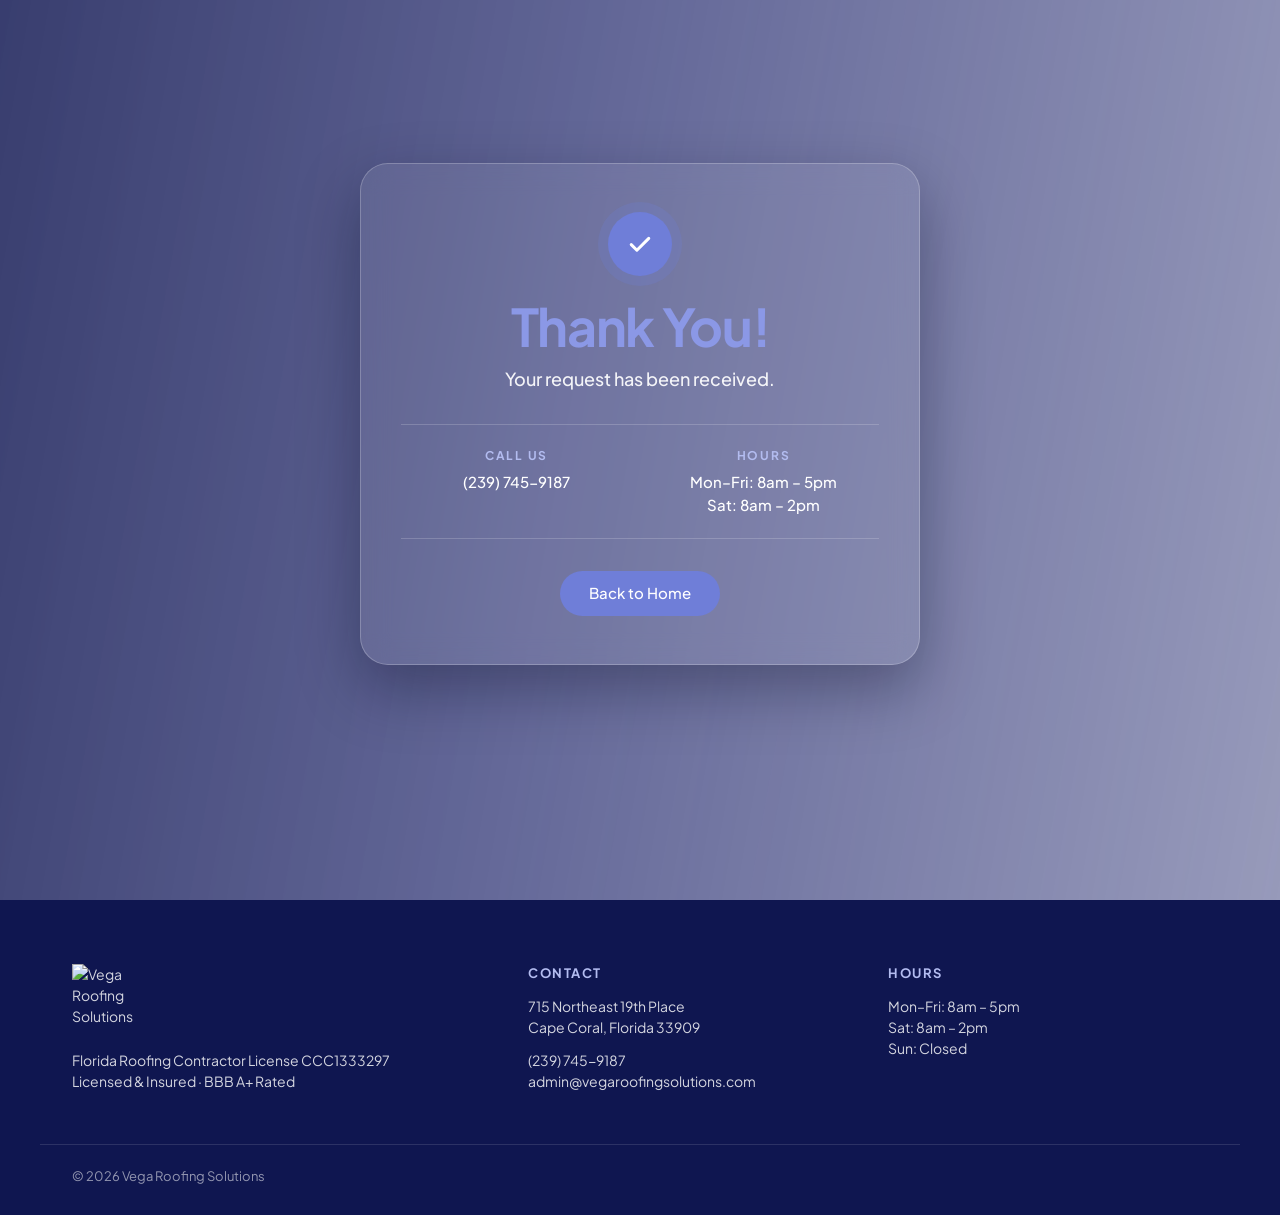
==== thank-you.html @ e5f1f01b "Add files via upload" ====
<!DOCTYPE html>
<html lang="en">
<head>
  <meta charset="UTF-8">
  <meta name="viewport" content="width=device-width, initial-scale=1.0">
  <title>Thank You | Vega Roofing Solutions</title>
  <meta name="robots" content="noindex">
  <meta name="description" content="Replacements, repairs, and inspections across Southwest Florida. Licensed & insured, BBB A+ rated, family-owned.">
  <link rel="icon" type="image/png" href="images/logo.png">
  <link rel="preconnect" href="https://fonts.googleapis.com">
  <link rel="preconnect" href="https://fonts.gstatic.com" crossorigin>
  <link href="https://fonts.googleapis.com/css2?family=Plus+Jakarta+Sans:wght@400;500;600;700;800&display=swap" rel="stylesheet">
  <link rel="stylesheet" href="styles.css">
</head>
<body>

  <!-- ============ THANK YOU ============ -->
  <header class="hero hero--thanks">
    <div class="hero__bg" aria-hidden="true"></div>

    <div class="thanks container">
      <div class="thanks__card">
        <div class="thanks__icon" aria-hidden="true">
          <svg viewBox="0 0 24 24" width="30" height="30" fill="none" stroke="currentColor" stroke-width="2.4" stroke-linecap="round" stroke-linejoin="round"><path d="M5 12.5l4.5 4.5L19 7.5"/></svg>
        </div>
        <h1 class="thanks__title"><span class="hero__title-accent">Thank You!</span></h1>
        <p class="thanks__text">Your request has been received.</p>

        <div class="thanks__info">
          <div>
            <h2>Call Us</h2>
            <p>(239) 745-9187</p>
          </div>
          <div>
            <h2>Hours</h2>
            <p>Mon&ndash;Fri: 8am &ndash; 5pm<br>Sat: 8am &ndash; 2pm</p>
          </div>
        </div>

        <a href="index.html" class="btn btn--primary">Back to Home</a>
      </div>
    </div>
  </header>

  <!-- ============ FOOTER ============ -->
  <footer class="footer">
    <div class="container footer__inner">
      <div class="footer__brand">
        <img src="images/logo.png" alt="Vega Roofing Solutions" width="72" height="72">
        <p>Florida Roofing Contractor License CCC1333297<br>Licensed &amp; Insured &middot; BBB A+ Rated</p>
      </div>
      <div class="footer__col">
        <h3>Contact</h3>
        <p>715 Northeast 19th Place<br>Cape Coral, Florida 33909</p>
        <p>(239) 745-9187<br>admin@vegaroofingsolutions.com</p>
      </div>
      <div class="footer__col">
        <h3>Hours</h3>
        <p>Mon&ndash;Fri: 8am &ndash; 5pm<br>Sat: 8am &ndash; 2pm<br>Sun: Closed</p>
      </div>
    </div>
    <div class="container footer__bottom">
      <p>&copy; <span id="year">2026</span> Vega Roofing Solutions</p>
    </div>
  </footer>

  <script>document.getElementById('year').textContent = new Date().getFullYear();</script>
</body>
</html>
---- styles.css ----
/* =========================================================
   Vega Roofing Solutions — Landing Page
   ========================================================= */

:root {
  --navy: #1a2470;
  --navy-deep: #0f1650;
  --blue: #5566d4;
  --periwinkle: #8b98e6;
  --periwinkle-soft: #b3bcf0;
  --ink: #14172b;
  --muted: #5d6178;
  --line: #e4e6f0;
  --bg: #ffffff;
  --bg-soft: #f6f7fb;
  --radius: 22px;
  --ease: cubic-bezier(.22, .61, .36, 1);
  --font: "Plus Jakarta Sans", system-ui, -apple-system, "Segoe UI", sans-serif;
}

*,
*::before,
*::after { box-sizing: border-box; }

html { scroll-behavior: smooth; }

body {
  margin: 0;
  font-family: var(--font);
  color: var(--ink);
  background: var(--bg);
  -webkit-font-smoothing: antialiased;
  line-height: 1.5;
}

img { display: block; max-width: 100%; }
ul { list-style: none; margin: 0; padding: 0; }
a { color: inherit; text-decoration: none; }

.container {
  width: 100%;
  max-width: 1200px;
  margin: 0 auto;
  padding: 0 32px;
}

/* =========================================================
   MOVING BANNER
   ========================================================= */
.ticker {
  background: var(--navy);
  color: #fff;
  overflow: hidden;
  white-space: nowrap;
  position: relative;
  z-index: 5;
}

.ticker__track {
  display: flex;
  width: max-content;
  animation: ticker 38s linear infinite;
}

.ticker:hover .ticker__track { animation-play-state: paused; }

.ticker__group {
  display: flex;
  flex-shrink: 0;
}

.ticker__group li {
  display: flex;
  align-items: center;
  padding: 11px 0;
  font-size: 13px;
  font-weight: 600;
  letter-spacing: .01em;
}

.ticker__group li::after {
  content: "•";
  margin: 0 32px;
  opacity: .7;
}

@keyframes ticker {
  from { transform: translateX(0); }
  to   { transform: translateX(-50%); }
}

@media (prefers-reduced-motion: reduce) {
  .ticker__track { animation-duration: 120s; }
}

/* =========================================================
   HERO
   ========================================================= */
.hero {
  position: relative;
  color: #fff;
  overflow: hidden;
  padding-bottom: 72px;
}

.hero__bg {
  position: absolute;
  inset: -40px;
  background: url("images/hero-tile-home.jpg") center / cover no-repeat;
  filter: blur(14px) saturate(1.05);
  transform: scale(1.08);
  z-index: 0;
}

.hero__bg::after {
  content: "";
  position: absolute;
  inset: 0;
  background:
    linear-gradient(100deg, rgba(20, 26, 80, .88) 0%, rgba(40, 46, 110, .72) 45%, rgba(40, 46, 110, .45) 100%);
}

/* ---------- Navigation ---------- */
.nav {
  position: relative;
  z-index: 3;
  width: calc(100% - 64px);
  max-width: 1136px;
  margin: 18px auto 0;
  display: flex;
  align-items: stretch;
  background: rgba(236, 238, 246, .88);
  backdrop-filter: blur(10px);
  -webkit-backdrop-filter: blur(10px);
  color: var(--ink);
  box-shadow: 0 10px 30px rgba(10, 14, 50, .18);
}

.nav__logo {
  display: flex;
  align-items: center;
  padding: 4px 22px;
}

.nav__logo img {
  width: 58px;
  height: 58px;
  object-fit: contain;
  transition: transform .35s var(--ease);
}

.nav__logo:hover img { transform: scale(1.06); }

.nav__menu {
  display: flex;
  flex: 1;
}

.nav__menu li {
  flex: 1;
  display: flex;
  position: relative;
}

.nav__menu li + li::before {
  content: "";
  position: absolute;
  left: 0;
  top: 22%;
  bottom: 22%;
  width: 1px;
  background: rgba(20, 23, 43, .14);
}

.nav__item {
  position: relative;
  flex: 1;
  display: flex;
  align-items: center;
  justify-content: center;
  font-size: 15px;
  font-weight: 500;
  color: #3f4460;
  cursor: default;
  transition: color .25s var(--ease), background-color .25s var(--ease);
}

a.nav__item { cursor: pointer; }

.nav__item.is-active {
  color: var(--ink);
  font-weight: 700;
}

/* Hover animation: text colour + sliding underline */
.nav__item::after {
  content: "";
  position: absolute;
  left: 50%;
  bottom: 14px;
  width: 0;
  height: 2px;
  border-radius: 2px;
  background: var(--blue);
  transform: translateX(-50%);
  transition: width .3s var(--ease);
}

.nav__item:hover {
  color: var(--blue);
  background-color: rgba(255, 255, 255, .45);
}

.nav__item:hover::after,
.nav__item.is-active::after { width: 28px; }

.nav__cta {
  display: flex;
  align-items: center;
  padding: 0 24px;
  background: #6f7ed8;
  color: #fff;
  font-size: 15px;
  font-weight: 600;
  cursor: default;
  transition: background-color .3s var(--ease), letter-spacing .3s var(--ease);
}

.nav__cta:hover {
  background: var(--navy);
  letter-spacing: .01em;
}

/* ---------- Hero layout ---------- */
.hero__inner {
  position: relative;
  z-index: 2;
  display: grid;
  grid-template-columns: 1.2fr .8fr;
  gap: 56px;
  align-items: start;
  padding-top: 56px;
}

.hero__title {
  margin: 0 0 22px;
  font-size: clamp(36px, 4.4vw, 56px);
  white-space: nowrap;
  line-height: 1.06;
  font-weight: 700;
  letter-spacing: -.025em;
}

.hero__title-accent {
  display: block;
  color: var(--periwinkle);
}

.hero__sub {
  max-width: 440px;
  margin: 0 0 28px;
  font-size: 17px;
  font-weight: 500;
  color: rgba(255, 255, 255, .92);
}

/* ---------- Buttons (hover animation per design) ---------- */
.hero__buttons {
  display: flex;
  flex-wrap: wrap;
  gap: 18px;
}

.btn {
  display: inline-flex;
  align-items: center;
  justify-content: center;
  min-width: 118px;
  padding: 7px 22px;
  border-radius: 999px;
  font-size: 15px;
  font-weight: 500;
  cursor: default;
  user-select: none;
  transition:
    background-color .3s var(--ease),
    color .3s var(--ease),
    border-color .3s var(--ease),
    transform .3s var(--ease),
    box-shadow .3s var(--ease);
}

.btn--light {
  background: #c9ccd8;
  color: #2c3150;
  border: 1.5px solid transparent;
}

.btn--light:hover {
  background: #6f7ed8;
  color: #fff;
  transform: translateY(-2px);
  box-shadow: 0 10px 24px rgba(111, 126, 216, .4);
}

.btn--outline {
  background: transparent;
  color: #fff;
  border: 1.5px solid #fff;
}

.btn--outline:hover {
  background: var(--navy-deep);
  border-color: #fff;
  transform: translateY(-2px);
  box-shadow: 0 10px 24px rgba(10, 14, 50, .45);
}

/* ---------- Featured work (before / after) ---------- */
.featured {
  margin: 40px 0 0;
  max-width: 470px;
}

.featured__label {
  margin-bottom: 10px;
  font-size: 12px;
  font-weight: 700;
  letter-spacing: .14em;
  text-transform: uppercase;
  color: var(--periwinkle-soft);
}

.compare {
  position: relative;
  aspect-ratio: 16 / 10;
  border-radius: var(--radius);
  overflow: hidden;
  box-shadow: 0 20px 44px rgba(5, 8, 35, .38);
  border: 1px solid rgba(255, 255, 255, .25);
  user-select: none;
}

.compare__img {
  position: absolute;
  inset: 0;
  width: 100%;
  height: 100%;
  object-fit: cover;
  object-position: center 40%;
}

.compare__before .compare__img { object-position: center 75%; }

.compare__before {
  position: absolute;
  inset: 0;
  clip-path: inset(0 calc(100% - var(--pos)) 0 0);
}

.compare__tag {
  position: absolute;
  top: 14px;
  z-index: 2;
  padding: 4px 12px;
  border-radius: 999px;
  font-size: 12px;
  font-weight: 700;
  background: rgba(15, 22, 80, .75);
  color: #fff;
  backdrop-filter: blur(4px);
  pointer-events: none;
}

.compare__tag--before { left: 14px; }
.compare__tag--after  { right: 14px; background: rgba(111, 126, 216, .9); }

.compare__handle {
  position: absolute;
  top: 0;
  bottom: 0;
  left: var(--pos);
  width: 2px;
  background: #fff;
  transform: translateX(-50%);
  z-index: 2;
  pointer-events: none;
}

.compare__handle span {
  position: absolute;
  top: 50%;
  left: 50%;
  width: 38px;
  height: 38px;
  border-radius: 50%;
  background: #fff;
  transform: translate(-50%, -50%);
  box-shadow: 0 4px 14px rgba(0, 0, 0, .3);
}

.compare__handle span::before,
.compare__handle span::after {
  content: "";
  position: absolute;
  top: 50%;
  width: 0;
  height: 0;
  border: 6px solid transparent;
  transform: translateY(-50%);
}

.compare__handle span::before { left: 5px;  border-right-color: var(--navy); }
.compare__handle span::after  { right: 5px; border-left-color: var(--navy); }

.compare__range {
  position: absolute;
  inset: 0;
  width: 100%;
  height: 100%;
  margin: 0;
  opacity: 0;
  cursor: ew-resize;
  z-index: 3;
}

.compare .compare__img { transition: opacity .22s var(--ease); }
.compare.is-switching .compare__img { opacity: 0; }

.featured__dots {
  display: flex;
  gap: 8px;
  margin-top: 14px;
}

.featured__dot {
  width: 8px;
  height: 8px;
  padding: 0;
  border: 0;
  border-radius: 999px;
  background: rgba(255, 255, 255, .4);
  cursor: pointer;
  transition: width .3s var(--ease), background-color .3s var(--ease);
}

.featured__dot:hover { background: rgba(255, 255, 255, .75); }
.featured__dot.is-active { width: 26px; background: var(--periwinkle); }

/* ---------- Form card ---------- */
.hero__form {
  background: #fff;
  border-radius: 14px;
  padding: 6px;
  box-shadow: 0 24px 60px rgba(5, 8, 35, .35);
  position: sticky;
  top: 24px;
}

/* Keeps the long GHL form compact: the card is capped and the form scrolls inside it */
.hero__form-scroll {
  max-height: 660px;
  overflow-y: auto;
  overscroll-behavior: contain;
  border-radius: 10px;
  scrollbar-width: thin;
  scrollbar-color: var(--periwinkle) transparent;
}

.hero__form-scroll::-webkit-scrollbar { width: 6px; }
.hero__form-scroll::-webkit-scrollbar-thumb { background: var(--periwinkle); border-radius: 6px; }

.hero__form iframe {
  display: block;
  min-height: 1094px;
}

@media (max-width: 1024px) {
  .hero__form { position: static; }
  .hero__form-scroll { max-height: none; overflow: visible; }
}

/* =========================================================
   THANK YOU PAGE
   ========================================================= */
.hero--thanks {
  min-height: 100vh;
  display: flex;
  flex-direction: column;
}

.thanks {
  position: relative;
  z-index: 2;
  flex: 1;
  display: flex;
  align-items: center;
  justify-content: center;
  padding-top: 48px;
  padding-bottom: 48px;
}

.thanks__card {
  width: 100%;
  max-width: 560px;
  padding: 48px 40px;
  text-align: center;
  background: rgba(255, 255, 255, .08);
  border: 1px solid rgba(255, 255, 255, .22);
  border-radius: 28px;
  backdrop-filter: blur(14px);
  -webkit-backdrop-filter: blur(14px);
  box-shadow: 0 24px 60px rgba(5, 8, 35, .35);
  animation: rise .7s var(--ease) both;
}

.thanks__icon {
  width: 64px;
  height: 64px;
  margin: 0 auto 22px;
  display: grid;
  place-items: center;
  border-radius: 50%;
  background: #6f7ed8;
  color: #fff;
  box-shadow: 0 0 0 10px rgba(111, 126, 216, .22);
  animation: pop .6s .25s var(--ease) both;
}

.thanks__title {
  margin: 0 0 10px;
  font-size: clamp(36px, 5vw, 52px);
  font-weight: 700;
  letter-spacing: -.025em;
  line-height: 1.1;
}

.thanks__text {
  margin: 0 0 32px;
  font-size: 18px;
  font-weight: 500;
  color: rgba(255, 255, 255, .92);
}

.thanks__info {
  display: grid;
  grid-template-columns: 1fr 1fr;
  gap: 16px;
  margin-bottom: 32px;
  padding: 22px 0;
  border-top: 1px solid rgba(255, 255, 255, .18);
  border-bottom: 1px solid rgba(255, 255, 255, .18);
}

.thanks__info h2 {
  margin: 0 0 6px;
  font-size: 12px;
  font-weight: 700;
  letter-spacing: .14em;
  text-transform: uppercase;
  color: var(--periwinkle-soft);
}

.thanks__info p {
  margin: 0;
  font-size: 15px;
  font-weight: 500;
}

.btn--primary {
  padding: 10px 28px;
  background: #6f7ed8;
  color: #fff;
  border: 1.5px solid transparent;
  cursor: pointer;
}

.btn--primary:hover {
  background: var(--navy-deep);
  border-color: #fff;
  transform: translateY(-2px);
  box-shadow: 0 10px 24px rgba(10, 14, 50, .45);
}

@keyframes rise {
  from { opacity: 0; transform: translateY(18px); }
  to   { opacity: 1; transform: none; }
}

@keyframes pop {
  from { opacity: 0; transform: scale(.6); }
  to   { opacity: 1; transform: scale(1); }
}

@media (max-width: 760px) {
  .thanks__card { padding: 36px 22px; }
  .thanks__info { grid-template-columns: 1fr; }
}

/* =========================================================
   SECTIONS
   ========================================================= */
.section { padding: 88px 0; }

.section__title {
  margin: 0 0 36px;
  font-size: clamp(32px, 4vw, 46px);
  font-weight: 700;
  letter-spacing: -.02em;
  line-height: 1.1;
  color: var(--blue);
}

.section__title .light { color: var(--periwinkle-soft); }

/* ---------- Recent work ---------- */
.work__grid {
  display: grid;
  grid-template-columns: repeat(3, 1fr);
  gap: 24px;
}

.work__card {
  margin: 0;
  border-radius: var(--radius);
  overflow: hidden;
  aspect-ratio: 6 / 5;
  background: var(--bg-soft);
  box-shadow: 0 6px 20px rgba(20, 23, 43, .08);
  transition: transform .4s var(--ease), box-shadow .4s var(--ease);
}

.work__card img {
  width: 100%;
  height: 100%;
  object-fit: cover;
  transition: transform .7s var(--ease);
}

.work__card:hover {
  transform: translateY(-4px);
  box-shadow: 0 18px 40px rgba(20, 23, 43, .16);
}

.work__card:hover img { transform: scale(1.05); }

/* ---------- Reviews ---------- */
.reviews { background: var(--bg-soft); }

.reviews__grid {
  display: grid;
  grid-template-columns: repeat(3, 1fr);
  gap: 24px;
}

.review {
  margin: 0;
  padding: 32px 30px;
  background: #fff;
  border: 1px solid var(--line);
  border-radius: var(--radius);
  transition: transform .35s var(--ease), box-shadow .35s var(--ease), border-color .35s var(--ease);
}

.review:hover {
  transform: translateY(-3px);
  border-color: var(--periwinkle-soft);
  box-shadow: 0 14px 34px rgba(85, 102, 212, .12);
}

.review p {
  margin: 0;
  font-size: 18px;
  font-weight: 500;
  line-height: 1.55;
  color: var(--ink);
}

/* =========================================================
   FOOTER
   ========================================================= */
.footer {
  background: var(--navy-deep);
  color: rgba(255, 255, 255, .82);
  padding: 64px 0 28px;
  font-size: 14px;
}

.footer__inner {
  display: grid;
  grid-template-columns: 1.3fr 1fr 1fr;
  gap: 40px;
}

.footer__brand img {
  width: 72px;
  height: 72px;
  margin-bottom: 14px;
}

.footer h3 {
  margin: 0 0 12px;
  font-size: 13px;
  font-weight: 700;
  letter-spacing: .12em;
  text-transform: uppercase;
  color: var(--periwinkle-soft);
}

.footer p { margin: 0 0 12px; }

.footer__bottom {
  margin-top: 40px;
  padding-top: 22px;
  border-top: 1px solid rgba(255, 255, 255, .12);
  font-size: 13px;
  color: rgba(255, 255, 255, .55);
}

.footer__bottom p { margin: 0; }

/* =========================================================
   RESPONSIVE
   ========================================================= */
@media (max-width: 1024px) {
  .nav { width: calc(100% - 64px); }
  .hero__inner { grid-template-columns: 1fr; gap: 40px; }
  .featured { max-width: 100%; }
  .hero__form { max-width: 620px; }
}

@media (max-width: 760px) {
  .container { padding: 0 16px; }

  .nav {
    width: calc(100% - 32px);
    margin: 12px auto 0;
    flex-wrap: wrap;
  }
  .nav__logo { padding: 4px 12px; }
  .nav__logo img { width: 46px; height: 46px; }
  .nav__cta { margin-left: auto; padding: 0 16px; font-size: 14px; }
  .nav__menu {
    order: 3;
    flex-basis: 100%;
    border-top: 1px solid rgba(20, 23, 43, .1);
  }
  .nav__item { padding: 12px 0; font-size: 14px; }
  .nav__item::after { bottom: 6px; }

  .hero { padding-bottom: 48px; }
  .hero__inner { padding-top: 36px; }
  .hero__sub { font-size: 16px; }
  .hero__title { white-space: normal; }

  .section { padding: 64px 0; }
  .work__grid,
  .reviews__grid { grid-template-columns: 1fr; gap: 16px; }
  .work__grid { grid-template-columns: repeat(2, 1fr); gap: 12px; }
  .work__card { border-radius: 16px; }

  .footer__inner { grid-template-columns: 1fr; gap: 28px; }
}
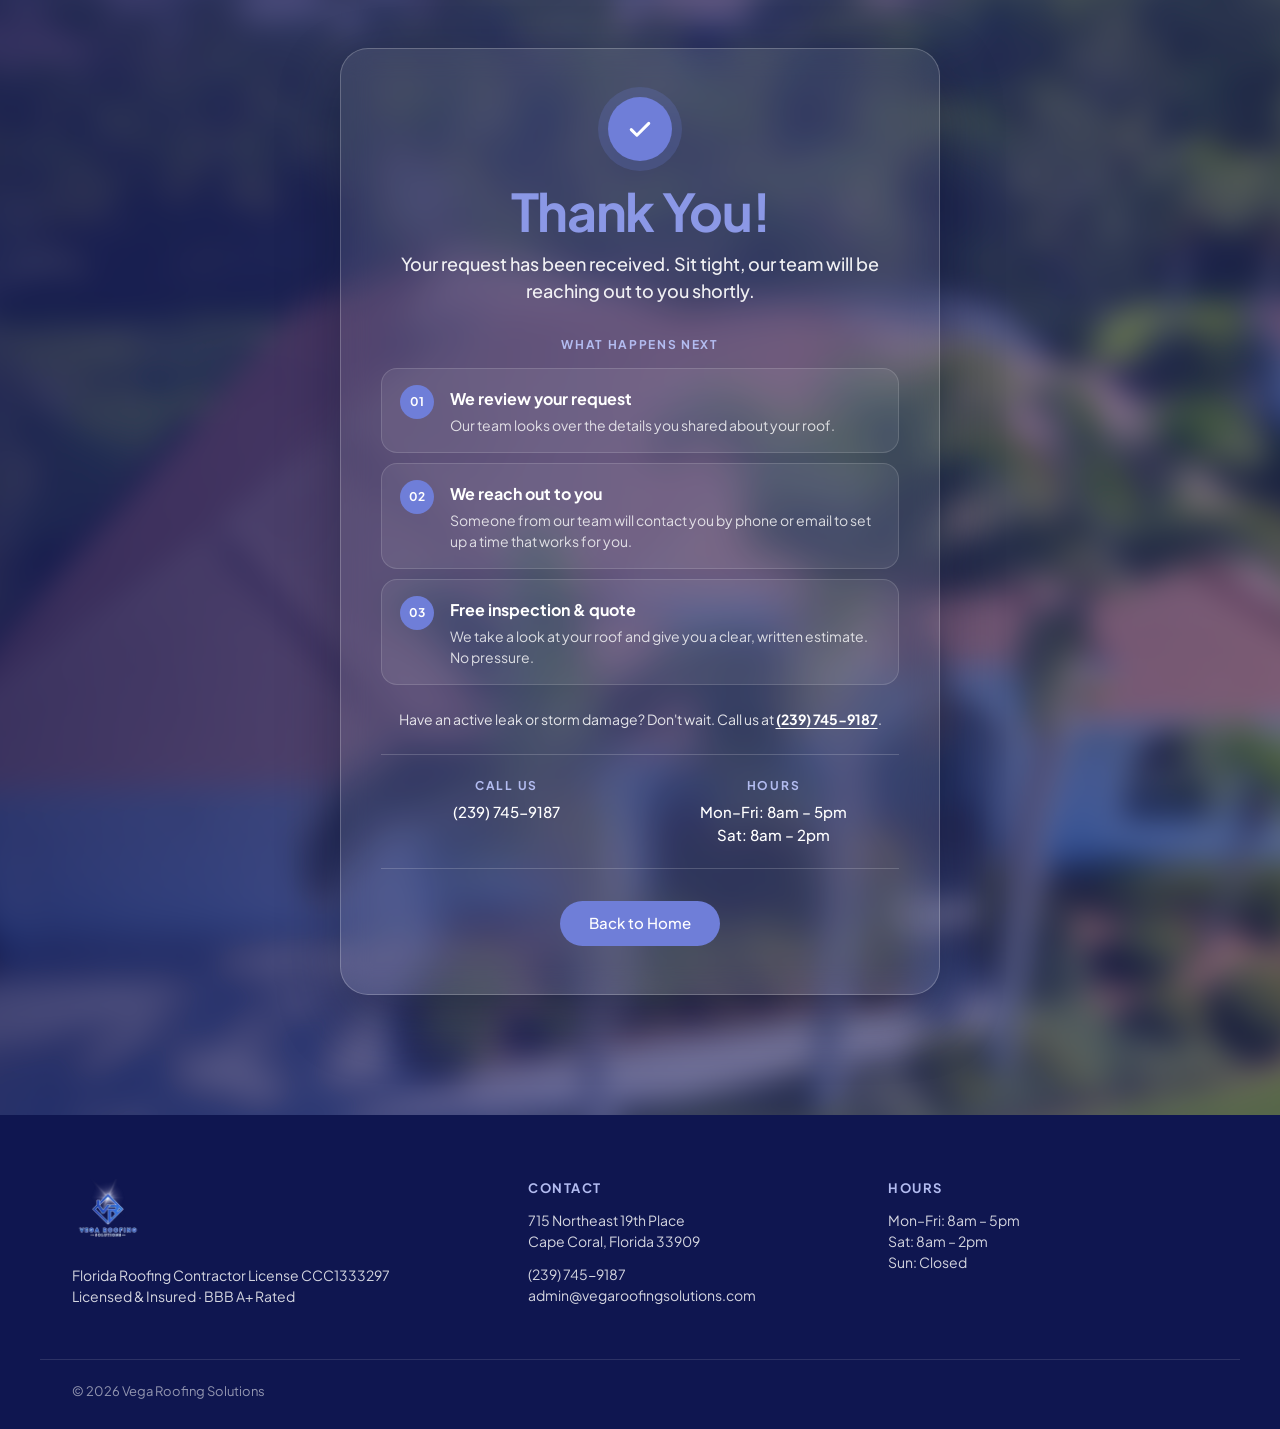
==== commit d01d2f42: "Add files via upload" ====
--- a/thank-you.html
+++ b/thank-you.html
@@ -24,7 +24,36 @@
           <svg viewBox="0 0 24 24" width="30" height="30" fill="none" stroke="currentColor" stroke-width="2.4" stroke-linecap="round" stroke-linejoin="round"><path d="M5 12.5l4.5 4.5L19 7.5"/></svg>
         </div>
         <h1 class="thanks__title"><span class="hero__title-accent">Thank You!</span></h1>
-        <p class="thanks__text">Your request has been received.</p>
+        <p class="thanks__text">Your request has been received. Sit tight, our team will be reaching out to you shortly.</p>
+
+        <div class="thanks__steps">
+          <h2 class="thanks__steps-title">What happens next</h2>
+          <ol>
+            <li>
+              <span class="thanks__step-num">01</span>
+              <div>
+                <h3>We review your request</h3>
+                <p>Our team looks over the details you shared about your roof.</p>
+              </div>
+            </li>
+            <li>
+              <span class="thanks__step-num">02</span>
+              <div>
+                <h3>We reach out to you</h3>
+                <p>Someone from our team will contact you by phone or email to set up a time that works for you.</p>
+              </div>
+            </li>
+            <li>
+              <span class="thanks__step-num">03</span>
+              <div>
+                <h3>Free inspection &amp; quote</h3>
+                <p>We take a look at your roof and give you a clear, written estimate. No pressure.</p>
+              </div>
+            </li>
+          </ol>
+        </div>
+
+        <p class="thanks__urgent">Have an active leak or storm damage? Don't wait. Call us at <a href="tel:+12397459187">(239) 745-9187</a>.</p>
 
         <div class="thanks__info">
           <div>
--- a/styles.css
+++ b/styles.css
@@ -181,7 +181,7 @@
   font-size: 15px;
   font-weight: 500;
   color: #3f4460;
-  cursor: default;
+  cursor: pointer;
   transition: color .25s var(--ease), background-color .25s var(--ease);
 }
 
@@ -222,7 +222,7 @@
   color: #fff;
   font-size: 15px;
   font-weight: 600;
-  cursor: default;
+  cursor: pointer;
   transition: background-color .3s var(--ease), letter-spacing .3s var(--ease);
 }
 
@@ -280,7 +280,7 @@
   border-radius: 999px;
   font-size: 15px;
   font-weight: 500;
-  cursor: default;
+  cursor: pointer;
   user-select: none;
   transition:
     background-color .3s var(--ease),
@@ -502,7 +502,7 @@
 
 .thanks__card {
   width: 100%;
-  max-width: 560px;
+  max-width: 600px;
   padding: 48px 40px;
   text-align: center;
   background: rgba(255, 255, 255, .08);
@@ -542,6 +542,86 @@
   color: rgba(255, 255, 255, .92);
 }
 
+.thanks__steps {
+  margin: 0 0 24px;
+  text-align: left;
+}
+
+.thanks__steps-title {
+  margin: 0 0 14px;
+  font-size: 12px;
+  font-weight: 700;
+  letter-spacing: .14em;
+  text-transform: uppercase;
+  text-align: center;
+  color: var(--periwinkle-soft);
+}
+
+.thanks__steps ol {
+  list-style: none;
+  margin: 0;
+  padding: 0;
+  display: grid;
+  gap: 10px;
+}
+
+.thanks__steps li {
+  display: flex;
+  gap: 16px;
+  align-items: flex-start;
+  padding: 16px 18px;
+  background: rgba(255, 255, 255, .07);
+  border: 1px solid rgba(255, 255, 255, .14);
+  border-radius: 16px;
+  transition: background-color .3s var(--ease), border-color .3s var(--ease);
+}
+
+.thanks__steps li:hover {
+  background: rgba(255, 255, 255, .12);
+  border-color: rgba(179, 188, 240, .45);
+}
+
+.thanks__step-num {
+  flex: none;
+  width: 34px;
+  height: 34px;
+  display: grid;
+  place-items: center;
+  border-radius: 50%;
+  background: #6f7ed8;
+  color: #fff;
+  font-size: 12px;
+  font-weight: 700;
+}
+
+.thanks__steps h3 {
+  margin: 2px 0 4px;
+  font-size: 16px;
+  font-weight: 700;
+  color: #fff;
+}
+
+.thanks__steps p {
+  margin: 0;
+  font-size: 14px;
+  line-height: 1.5;
+  color: rgba(255, 255, 255, .8);
+}
+
+.thanks__urgent {
+  margin: 0 0 24px;
+  font-size: 14px;
+  color: rgba(255, 255, 255, .85);
+}
+
+.thanks__urgent a {
+  white-space: nowrap;
+  color: #fff;
+  font-weight: 700;
+  text-decoration: underline;
+  text-underline-offset: 3px;
+}
+
 .thanks__info {
   display: grid;
   grid-template-columns: 1fr 1fr;
@@ -613,6 +693,104 @@
 
 .section__title .light { color: var(--periwinkle-soft); }
 
+[id] { scroll-margin-top: 24px; }
+
+/* ---------- Services ---------- */
+.services__grid {
+  display: grid;
+  grid-template-columns: repeat(4, 1fr);
+  gap: 20px;
+}
+
+.service {
+  display: flex;
+  flex-direction: column;
+  justify-content: space-between;
+  gap: 28px;
+  min-height: 150px;
+  padding: 24px;
+  background: var(--bg-soft);
+  border: 1px solid var(--line);
+  border-radius: var(--radius);
+  transition: transform .35s var(--ease), background-color .35s var(--ease), border-color .35s var(--ease), box-shadow .35s var(--ease);
+}
+
+.service__num {
+  font-size: 13px;
+  font-weight: 700;
+  letter-spacing: .1em;
+  color: var(--periwinkle);
+  transition: color .35s var(--ease);
+}
+
+.service__name {
+  font-size: 19px;
+  font-weight: 600;
+  line-height: 1.3;
+  color: var(--ink);
+  transition: color .35s var(--ease);
+}
+
+.service:hover {
+  transform: translateY(-4px);
+  background: var(--navy);
+  border-color: var(--navy);
+  box-shadow: 0 16px 36px rgba(26, 36, 112, .25);
+}
+
+.service:hover .service__name { color: #fff; }
+.service:hover .service__num { color: var(--periwinkle-soft); }
+
+.work { padding-top: 0; }
+
+/* ---------- Areas ---------- */
+.areas__inner {
+  display: grid;
+  grid-template-columns: .9fr 1.1fr;
+  gap: 48px;
+  align-items: center;
+}
+
+.areas__region {
+  margin: 0 0 16px;
+  font-size: 24px;
+  font-weight: 700;
+  color: var(--ink);
+}
+
+.areas__address {
+  margin: 0 0 12px;
+  font-size: 16px;
+  color: var(--muted);
+}
+
+.areas__map {
+  border-radius: var(--radius);
+  overflow: hidden;
+  aspect-ratio: 16 / 10;
+  background: var(--bg-soft);
+  box-shadow: 0 10px 30px rgba(20, 23, 43, .1);
+}
+
+.areas__map iframe {
+  display: block;
+  width: 100%;
+  height: 100%;
+  border: 0;
+}
+
+@media (max-width: 1024px) {
+  .reviews__track .review { flex-basis: calc((100% - 24px) / 2); }
+  .services__grid { grid-template-columns: repeat(2, 1fr); }
+  .areas__inner { grid-template-columns: 1fr; gap: 28px; }
+}
+
+@media (max-width: 760px) {
+  .services__grid { gap: 12px; }
+  .service { min-height: 120px; padding: 18px; gap: 18px; }
+  .service__name { font-size: 16px; }
+}
+
 /* ---------- Recent work ---------- */
 .work__grid {
   display: grid;
@@ -647,15 +825,71 @@
 /* ---------- Reviews ---------- */
 .reviews { background: var(--bg-soft); }
 
-.reviews__grid {
+.reviews__carousel {
+  position: relative;
+}
+
+.reviews__track {
+  display: flex;
+  gap: 24px;
+  overflow-x: auto;
+  scroll-snap-type: x mandatory;
+  scroll-behavior: smooth;
+  -webkit-overflow-scrolling: touch;
+  scrollbar-width: none;
+  padding: 6px 2px 14px;
+  align-items: flex-start;
+}
+
+.reviews__track::-webkit-scrollbar { display: none; }
+.reviews__track:focus-visible { outline: 2px solid var(--blue); outline-offset: 4px; border-radius: 8px; }
+
+.reviews__track .review {
+  flex: 0 0 calc((100% - 48px) / 3);
+  scroll-snap-align: start;
+}
+
+.reviews__arrow {
+  position: absolute;
+  top: 50%;
+  z-index: 2;
+  width: 48px;
+  height: 48px;
   display: grid;
-  grid-template-columns: repeat(3, 1fr);
-  gap: 24px;
+  place-items: center;
+  border: 1px solid var(--line);
+  border-radius: 50%;
+  background: #fff;
+  color: var(--navy);
+  box-shadow: 0 8px 22px rgba(20, 23, 43, .12);
+  cursor: pointer;
+  transform: translateY(-50%);
+  transition: background-color .25s var(--ease), color .25s var(--ease), opacity .25s var(--ease), transform .25s var(--ease);
+}
+
+.reviews__arrow--prev { left: -24px; }
+.reviews__arrow--next { right: -24px; }
+
+.reviews__arrow:hover:not(:disabled) {
+  background: var(--navy);
+  color: #fff;
+  transform: translateY(-50%) scale(1.06);
+}
+
+.reviews__arrow:disabled { opacity: .35; cursor: default; }
+
+.reviews__cta {
+  display: flex;
+  justify-content: center;
+  margin-top: 36px;
 }
 
 .review {
+  display: flex;
+  flex-direction: column;
+  gap: 14px;
   margin: 0;
-  padding: 32px 30px;
+  padding: 28px;
   background: #fff;
   border: 1px solid var(--line);
   border-radius: var(--radius);
@@ -668,12 +902,60 @@
   box-shadow: 0 14px 34px rgba(85, 102, 212, .12);
 }
 
-.review p {
+.review__head { display: flex; align-items: center; gap: 12px; }
+
+.review__avatar {
+  width: 42px;
+  height: 42px;
+  flex: none;
+  display: grid;
+  place-items: center;
+  border-radius: 50%;
+  background: var(--navy);
+  color: #fff;
+  font-weight: 700;
+  font-size: 17px;
+}
+
+.review__name { margin: 0; font-size: 16px; font-weight: 700; color: var(--ink); }
+.review__source { margin: 0; font-size: 13px; color: var(--muted); }
+
+.review__stars { display: flex; gap: 3px; }
+.review__stars svg { width: 18px; height: 18px; fill: #f5b301; }
+
+.review__text {
   margin: 0;
-  font-size: 18px;
-  font-weight: 500;
-  line-height: 1.55;
+  font-size: 16px;
+  line-height: 1.65;
   color: var(--ink);
+  display: -webkit-box;
+  -webkit-line-clamp: 5;
+  -webkit-box-orient: vertical;
+  overflow: hidden;
+}
+
+.review.is-open .review__text { -webkit-line-clamp: unset; display: block; }
+
+.review__more {
+  align-self: flex-start;
+  padding: 0;
+  border: 0;
+  background: none;
+  font: inherit;
+  font-size: 14px;
+  font-weight: 600;
+  color: var(--blue);
+  cursor: pointer;
+}
+
+.review__more:hover { text-decoration: underline; }
+
+@media (max-width: 760px) {
+  .reviews__track { gap: 16px; }
+  .reviews__track .review { flex-basis: 86%; padding: 22px; }
+  .reviews__arrow { width: 40px; height: 40px; }
+  .reviews__arrow--prev { left: -6px; }
+  .reviews__arrow--next { right: -6px; }
 }
 
 /* =========================================================
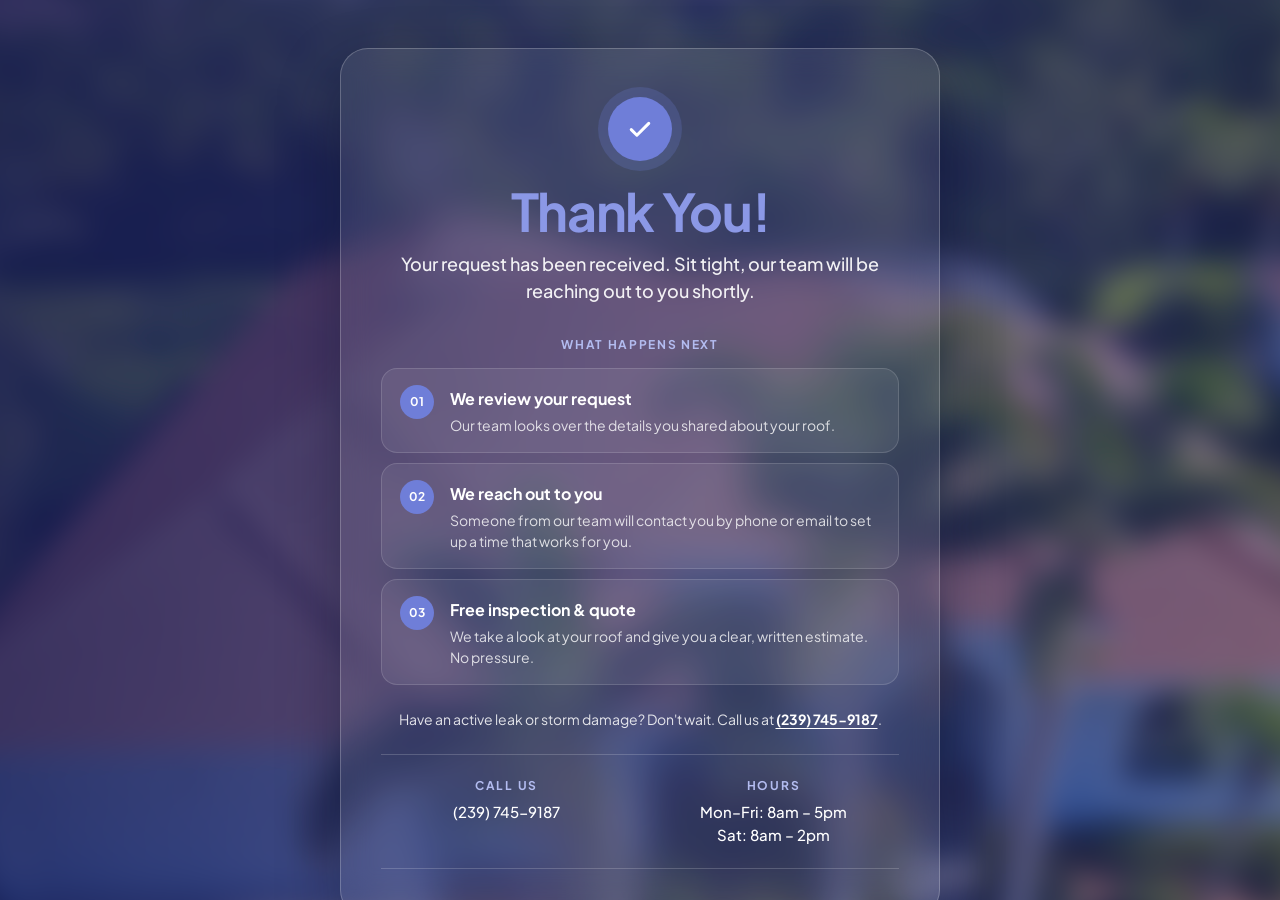
==== commit 2a1cf6a4: "Add files via upload" ====
--- a/thank-you.html
+++ b/thank-you.html
@@ -6,13 +6,1078 @@
   <title>Thank You | Vega Roofing Solutions</title>
   <meta name="robots" content="noindex">
   <meta name="description" content="Replacements, repairs, and inspections across Southwest Florida. Licensed & insured, BBB A+ rated, family-owned.">
-  <link rel="icon" type="image/png" href="images/logo.png">
+  <link rel="icon" type="image/png" href="[data-uri]">
   <link rel="preconnect" href="https://fonts.googleapis.com">
   <link rel="preconnect" href="https://fonts.gstatic.com" crossorigin>
   <link href="https://fonts.googleapis.com/css2?family=Plus+Jakarta+Sans:wght@400;500;600;700;800&display=swap" rel="stylesheet">
-  <link rel="stylesheet" href="styles.css">
+  <style>
+/* =========================================================
+   Vega Roofing Solutions — Landing Page
+   ========================================================= */
+
+:root {
+  --navy: #1a2470;
+  --navy-deep: #0f1650;
+  --blue: #5566d4;
+  --periwinkle: #8b98e6;
+  --periwinkle-soft: #b3bcf0;
+  --ink: #14172b;
+  --muted: #5d6178;
+  --line: #e4e6f0;
+  --bg: #ffffff;
+  --bg-soft: #f6f7fb;
+  --radius: 22px;
+  --ease: cubic-bezier(.22, .61, .36, 1);
+  --font: "Plus Jakarta Sans", system-ui, -apple-system, "Segoe UI", sans-serif;
+}
+
+*,
+*::before,
+*::after { box-sizing: border-box; }
+
+html { scroll-behavior: smooth; }
+
+body {
+  margin: 0;
+  font-family: var(--font);
+  color: var(--ink);
+  background: var(--bg);
+  -webkit-font-smoothing: antialiased;
+  line-height: 1.5;
+}
+
+img { display: block; max-width: 100%; }
+ul { list-style: none; margin: 0; padding: 0; }
+a { color: inherit; text-decoration: none; }
+
+.container {
+  width: 100%;
+  max-width: 1200px;
+  margin: 0 auto;
+  padding: 0 32px;
+}
+
+/* =========================================================
+   MOVING BANNER
+   ========================================================= */
+.ticker {
+  background: var(--navy);
+  color: #fff;
+  overflow: hidden;
+  white-space: nowrap;
+  position: relative;
+  z-index: 5;
+}
+
+.ticker__track {
+  display: flex;
+  width: max-content;
+  animation: ticker 38s linear infinite;
+}
+
+.ticker:hover .ticker__track { animation-play-state: paused; }
+
+.ticker__group {
+  display: flex;
+  flex-shrink: 0;
+}
+
+.ticker__group li {
+  display: flex;
+  align-items: center;
+  padding: 11px 0;
+  font-size: 13px;
+  font-weight: 600;
+  letter-spacing: .01em;
+}
+
+.ticker__group li::after {
+  content: "•";
+  margin: 0 32px;
+  opacity: .7;
+}
+
+@keyframes ticker {
+  from { transform: translateX(0); }
+  to   { transform: translateX(-50%); }
+}
+
+@media (prefers-reduced-motion: reduce) {
+  .ticker__track { animation-duration: 120s; }
+}
+
+/* =========================================================
+   HERO
+   ========================================================= */
+.hero {
+  position: relative;
+  color: #fff;
+  overflow: hidden;
+  padding-bottom: 72px;
+}
+
+.hero__bg {
+  position: absolute;
+  inset: -40px;
+  background: url("[data-uri]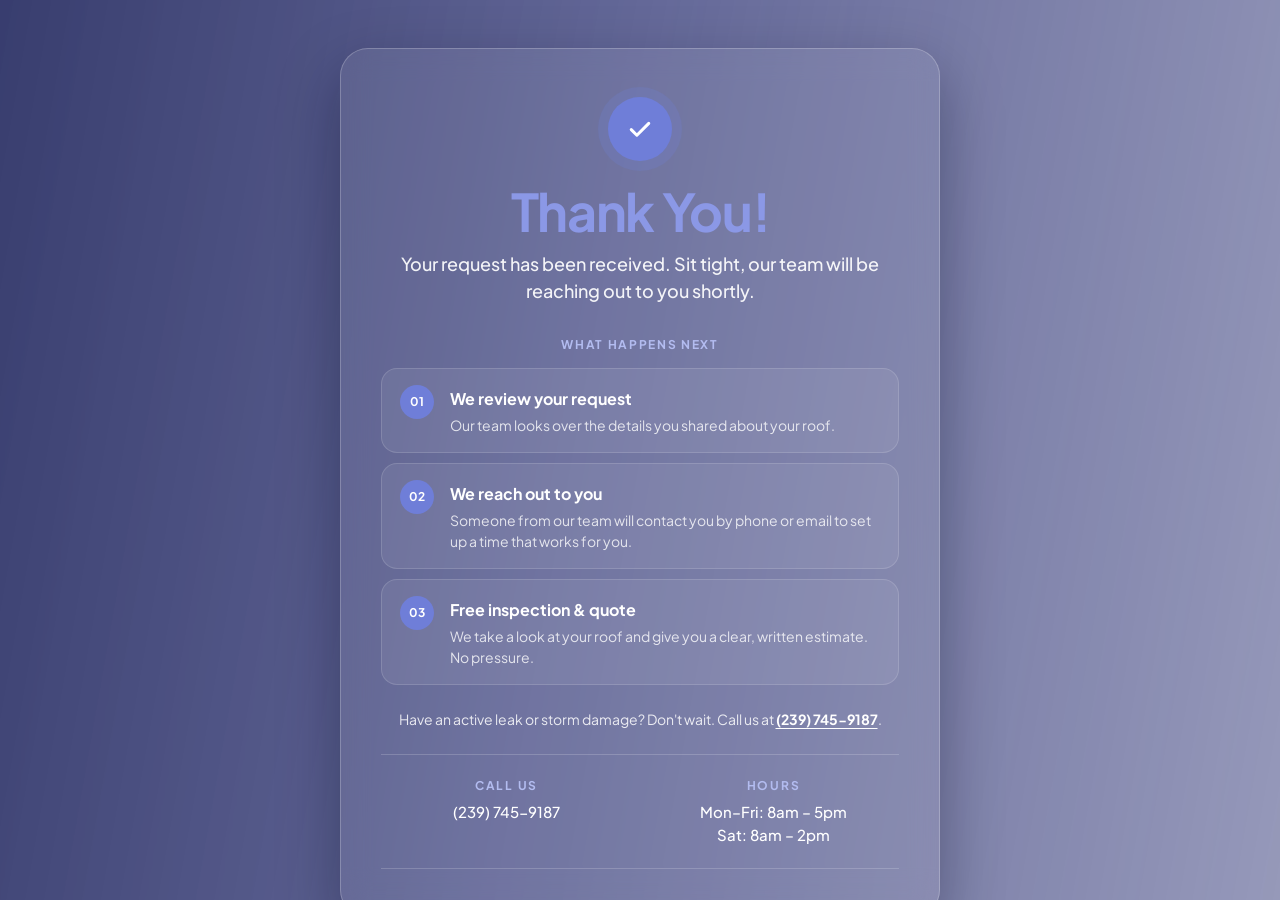
==== commit 8b1b73ad: "Add files via upload" ====
--- a/thank-you.html
+++ b/thank-you.html
@@ -6,7 +6,7 @@
   <title>Thank You | Vega Roofing Solutions</title>
   <meta name="robots" content="noindex">
   <meta name="description" content="Replacements, repairs, and inspections across Southwest Florida. Licensed & insured, BBB A+ rated, family-owned.">
-  <link rel="icon" type="image/png" href="[data-uri]">
+  <link rel="icon" type="image/png" href="https://assets.cdn.filesafe.space/x0NXSGSGhxQzo7BEENfX/media/6ab54b28cab050e11f539624.png">
   <link rel="preconnect" href="https://fonts.googleapis.com">
   <link rel="preconnect" href="https://fonts.gstatic.com" crossorigin>
   <link href="https://fonts.googleapis.com/css2?family=Plus+Jakarta+Sans:wght@400;500;600;700;800&display=swap" rel="stylesheet">
@@ -119,7 +119,7 @@
 .hero__bg {
   position: absolute;
   inset: -40px;
-  background: url("[data-uri]